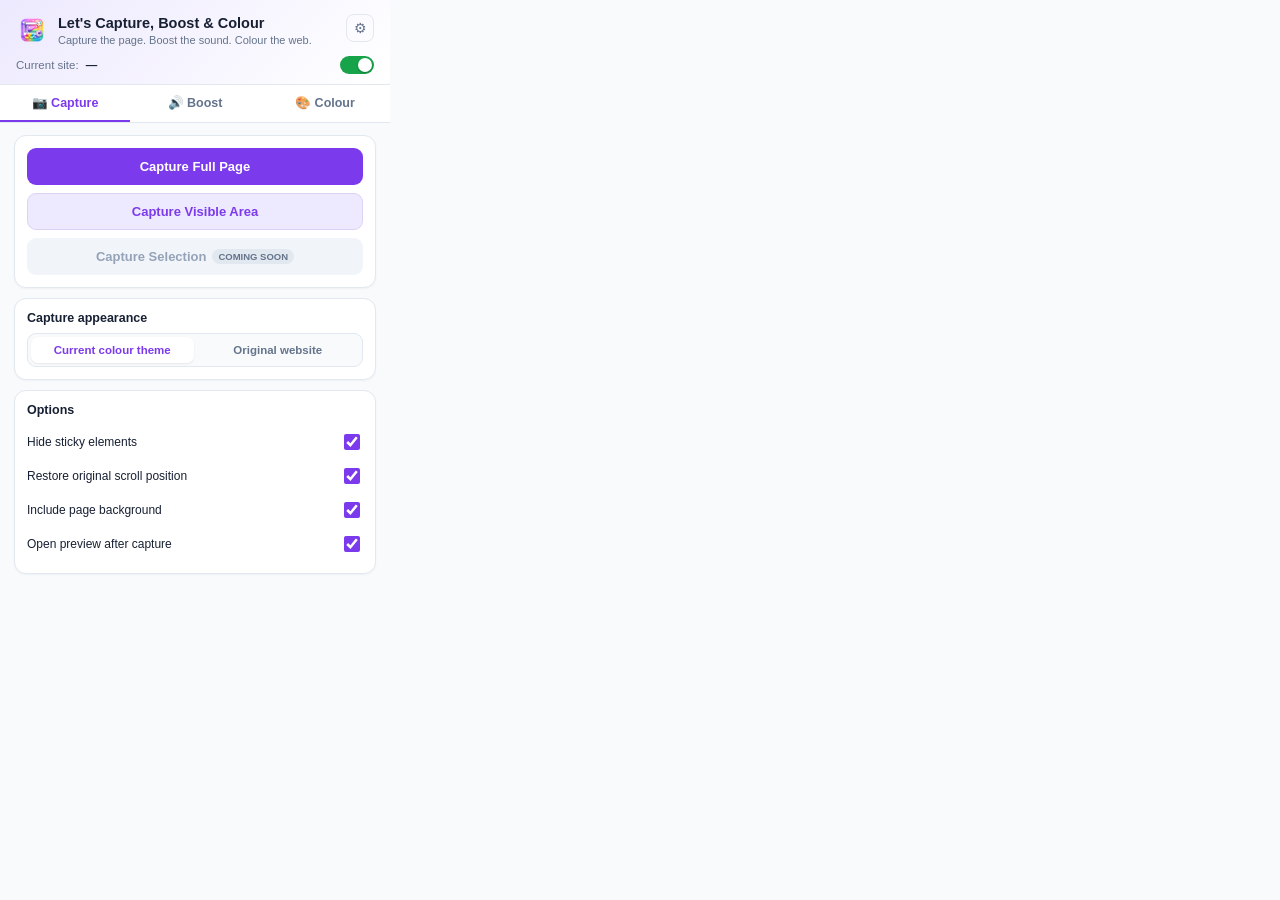
==== lets-capture-boost-colour/popup/popup.html @ 8c98a6e0 "Build capture boost colour extension" ====
<!DOCTYPE html>
<html lang="en">
<head>
<meta charset="UTF-8">
<title>Let's Capture, Boost &amp; Colour</title>
<link rel="stylesheet" href="popup.css">
</head>
<body>
<div class="app" role="application">

  <header class="header">
    <div class="header-top">
      <img class="header-icon" src="../assets/icon32.png" alt="">
      <div class="header-titles">
        <h1 class="header-name">Let's Capture, Boost &amp; Colour</h1>
        <p class="header-tagline">Capture the page. Boost the sound. Colour the web.</p>
      </div>
      <button id="settingsBtn" class="icon-btn" title="Settings" aria-label="Settings">⚙</button>
    </div>
    <div class="header-status">
      <div class="site-info">
        <span class="site-label">Current site:</span>
        <span id="siteHostname" class="site-hostname">—</span>
      </div>
      <label class="toggle" aria-label="Extension active">
        <span class="toggle-label">Extension active</span>
        <input type="checkbox" id="extensionToggle" checked>
        <span class="toggle-track" aria-hidden="true"><span class="toggle-thumb"></span></span>
      </label>
    </div>
  </header>

  <div id="unsupportedBanner" class="unsupported-banner" hidden>
    <span id="unsupportedMessage"></span>
  </div>

  <nav class="tabs" role="tablist" aria-label="Main sections">
    <button class="tab" data-tab="capture" role="tab" aria-selected="true" id="tab-capture">📷 Capture</button>
    <button class="tab" data-tab="boost" role="tab" aria-selected="false" id="tab-boost">🔊 Boost</button>
    <button class="tab" data-tab="colour" role="tab" aria-selected="false" id="tab-colour">🎨 Colour</button>
  </nav>

  <main class="panels">

    <!-- ================= CAPTURE ================= -->
    <section class="panel" id="panel-capture" role="tabpanel" aria-labelledby="tab-capture">

      <div class="card">
        <button id="captureFullPageBtn" class="btn btn-primary btn-block">Capture Full Page</button>
        <button id="captureVisibleBtn" class="btn btn-secondary btn-block">Capture Visible Area</button>
        <button id="captureSelectionBtn" class="btn btn-disabled btn-block" disabled>
          Capture Selection <span class="badge">Coming soon</span>
        </button>
      </div>

      <div class="card">
        <h2 class="card-title">Capture appearance</h2>
        <div class="segmented" id="appearanceSegment">
          <button class="segment-btn active" data-value="current-theme">Current colour theme</button>
          <button class="segment-btn" data-value="original">Original website</button>
        </div>
      </div>

      <div class="card">
        <h2 class="card-title">Options</h2>
        <label class="option-row">
          <span>Hide sticky elements</span>
          <input type="checkbox" id="optHideSticky" checked>
        </label>
        <label class="option-row">
          <span>Restore original scroll position</span>
          <input type="checkbox" id="optRestoreScroll" checked>
        </label>
        <label class="option-row">
          <span>Include page background</span>
          <input type="checkbox" id="optIncludeBackground" checked>
        </label>
        <label class="option-row">
          <span>Open preview after capture</span>
          <input type="checkbox" id="optOpenPreview" checked>
        </label>
      </div>

      <div class="card" id="progressCard" hidden>
        <div class="progress-bar"><div class="progress-fill" id="progressFill"></div></div>
        <p class="status-text" id="progressText" role="status" aria-live="polite"></p>
      </div>

      <div class="card status-card" id="captureStatusCard" hidden>
        <p class="status-text" id="captureStatusText" role="status" aria-live="polite"></p>
      </div>

      <div class="card" id="recentCaptureCard" hidden>
        <h2 class="card-title">Recent capture</h2>
        <p class="muted-text" id="recentCaptureInfo"></p>
        <button class="btn btn-ghost btn-block" id="openRecentCaptureBtn">Open in preview</button>
      </div>
    </section>

    <!-- ================= BOOST ================= -->
    <section class="panel hidden" id="panel-boost" role="tabpanel" aria-labelledby="tab-boost">

      <div class="card">
        <h2 class="card-title">Current tab volume</h2>
        <div class="volume-display" id="volumeDisplay">100%</div>
        <input type="range" id="volumeSlider" min="0" max="300" value="100"
               aria-label="Tab volume percentage" aria-valuemin="0" aria-valuemax="300" aria-valuenow="100">
        <p class="warning-text" id="volumeWarning" hidden>Volume above 200% may distort audio or feel uncomfortable.</p>
      </div>

      <div class="card">
        <h2 class="card-title">Presets</h2>
        <div class="preset-grid">
          <button class="btn btn-preset" data-volume="100">100%</button>
          <button class="btn btn-preset" data-volume="125">125%</button>
          <button class="btn btn-preset" data-volume="175">175%</button>
          <button class="btn btn-preset" data-volume="200">200%</button>
          <button class="btn btn-preset" data-volume="300">300%</button>
        </div>
      </div>

      <div class="card two-col">
        <button class="btn btn-secondary" id="muteBtn">Mute Tab</button>
        <button class="btn btn-ghost" id="resetVolumeBtn">Reset</button>
      </div>

      <div class="card status-card">
        <p class="status-text" id="audioStatusText">Scanning for audio…</p>
        <label class="option-row">
          <span>Remember for <span id="rememberSiteHost">this site</span></span>
          <input type="checkbox" id="optRememberVolume">
        </label>
      </div>
    </section>

    <!-- ================= COLOUR ================= -->
    <section class="panel hidden" id="panel-colour" role="tabpanel" aria-labelledby="tab-colour">

      <div class="card">
        <div class="segmented" id="colourModeSegment">
          <button class="segment-btn active" data-value="original">Original</button>
          <button class="segment-btn" data-value="themes">Themes</button>
          <button class="segment-btn" data-value="custom">Custom</button>
        </div>
      </div>

      <div class="card" id="themesBrowser">
        <div class="vibe-picker" aria-label="Quick colour vibes">
          <p class="vibe-title">Pick a vibe. Repaint the web.</p>
          <div class="vibe-grid">
            <button class="vibe-btn" type="button" data-theme-id="amoled-black">
              <span class="vibe-swatch dark"></span>
              Black
            </button>
            <button class="vibe-btn" type="button" data-theme-id="purple">
              <span class="vibe-swatch purple"></span>
              Purple
            </button>
            <button class="vibe-btn" type="button" data-theme-id="pink">
              <span class="vibe-swatch pink"></span>
              Pink
            </button>
            <button class="vibe-btn" type="button" data-theme-id="blue">
              <span class="vibe-swatch blue"></span>
              Blue
            </button>
            <button class="vibe-btn" type="button" data-theme-id="green">
              <span class="vibe-swatch green"></span>
              Green
            </button>
            <button class="vibe-btn" type="button" data-theme-id="orange">
              <span class="vibe-swatch orange"></span>
              Orange
            </button>
          </div>
        </div>
        <input type="search" id="themeSearch" class="text-input" placeholder="Search themes">
        <div class="chip-row" id="categoryChips">
          <button class="chip active" data-category="all">All</button>
          <button class="chip" data-category="dark">Dark</button>
          <button class="chip" data-category="single">Single</button>
          <button class="chip" data-category="combos">Combos</button>
          <button class="chip" data-category="styles">Styles</button>
          <button class="chip" data-category="favourites">Favourites</button>
        </div>
        <div class="theme-grid" id="themeGrid"></div>
        <button class="btn btn-ghost btn-block" id="viewAllThemesBtn">View all themes</button>
      </div>

      <div class="card" id="colourControlsCard">
        <h2 class="card-title">Appearance controls</h2>
        <div class="display-mode-control">
          <div class="control-label">Display mode</div>
          <div class="segmented" id="displayModeSegment">
            <button class="segment-btn active" data-value="light">Light</button>
            <button class="segment-btn" data-value="dark">Dark</button>
            <button class="segment-btn" data-value="amoled">AMOLED</button>
            <button class="segment-btn" data-value="auto">Auto</button>
          </div>
        </div>
        <div class="slider-row">
          <label for="sliderIntensity">Theme intensity</label>
          <input type="range" id="sliderIntensity" min="0" max="100" value="100">
          <span class="slider-value" id="valIntensity">100%</span>
        </div>
        <div class="slider-row">
          <label for="sliderBgBrightness">Background brightness</label>
          <input type="range" id="sliderBgBrightness" min="40" max="140" value="100">
          <span class="slider-value" id="valBgBrightness">100%</span>
        </div>
        <div class="slider-row">
          <label for="sliderTextContrast">Text contrast</label>
          <input type="range" id="sliderTextContrast" min="70" max="150" value="100">
          <span class="slider-value" id="valTextContrast">100%</span>
        </div>
        <div class="slider-row">
          <label for="sliderImgBrightness">Media brightness</label>
          <input type="range" id="sliderImgBrightness" min="100" max="100" value="100" disabled>
          <span class="slider-value" id="valImgBrightness">100%</span>
        </div>
        <div class="slider-row">
          <label for="sliderImgSaturation">Media saturation</label>
          <input type="range" id="sliderImgSaturation" min="100" max="100" value="100" disabled>
          <span class="slider-value" id="valImgSaturation">100%</span>
        </div>
        <label class="option-row">
          <span>Protect images and videos</span>
          <input type="checkbox" id="optKeepMedia" checked disabled>
        </label>
      </div>

      <div class="card">
        <label class="option-row">
          <span>Remember theme for <span id="colourSiteHost">this site</span></span>
          <input type="checkbox" id="optRememberTheme">
        </label>
        <label class="option-row">
          <span>Apply theme to every website</span>
          <input type="checkbox" id="optApplyAllSites">
        </label>
        <label class="option-row">
          <span>Disable colour changes on this website</span>
          <input type="checkbox" id="optDisableSite">
        </label>
        <button class="btn btn-ghost btn-block" id="resetSiteThemeBtn">Reset website</button>
      </div>

      <div class="card hidden" id="customThemeCard">
        <h2 class="card-title">Custom theme creator</h2>
        <input type="text" id="customThemeName" class="text-input" placeholder="Custom theme name">
        <div class="colour-grid">
          <label>Main <input type="color" id="customMain" value="#7C3AED"></label>
          <label>Secondary <input type="color" id="customSecondary" value="#EC4899"></label>
          <label>Background <input type="color" id="customBackground" value="#F8FAFC"></label>
          <label>Surface <input type="color" id="customSurface" value="#FFFFFF"></label>
          <label>Text <input type="color" id="customText" value="#172033"></label>
          <label>Muted text <input type="color" id="customMuted" value="#64748B"></label>
          <label>Accent <input type="color" id="customAccent" value="#7C3AED"></label>
          <label>Border <input type="color" id="customBorder" value="#E2E8F0"></label>
          <label>Button text <input type="color" id="customButtonText" value="#FFFFFF"></label>
          <label>Link <input type="color" id="customLink" value="#2563EB"></label>
        </div>
        <div class="custom-preview" id="customPreview">Live preview</div>
        <button class="btn btn-secondary btn-block" id="generatePaletteBtn">Generate matching palette</button>
        <div class="two-col">
          <button class="btn btn-primary" id="saveCustomThemeBtn">Save theme</button>
          <button class="btn btn-ghost" id="duplicateCustomThemeBtn">Duplicate</button>
        </div>
        <div class="two-col">
          <button class="btn btn-ghost" id="exportCustomThemeBtn">Export JSON</button>
          <button class="btn btn-ghost" id="importCustomThemeBtn">Import JSON</button>
        </div>
        <input type="file" id="importFileInput" accept="application/json" hidden>
        <div class="theme-grid" id="customThemeGrid"></div>
      </div>

      <div class="card status-card">
        <p class="status-text" id="colourStatusText">Original website colours are showing.</p>
      </div>
    </section>

  </main>
</div>
<script src="../utilities.js"></script>
<script src="../storage-manager.js"></script>
<script src="../theme-engine.js"></script>
<script src="popup.js"></script>
</body>
</html>
---- lets-capture-boost-colour/popup/popup.css ----
:root {
  --primary: #7C3AED;
  --primary-light: #EDE9FE;
  --blue: #2563EB;
  --pink: #EC4899;
  --mint: #10B981;
  --orange: #F59E0B;
  --bg: #F8FAFC;
  --surface: #FFFFFF;
  --text: #172033;
  --muted: #64748B;
  --border: #E2E8F0;
  --success: #16A34A;
  --warning: #D97706;
  --error: #DC2626;
  color-scheme: light;
}

* { box-sizing: border-box; }

body {
  margin: 0;
  width: 390px;
  max-height: 600px;
  font-family: -apple-system, "Segoe UI", Roboto, Helvetica, Arial, sans-serif;
  background: var(--bg);
  color: var(--text);
  font-size: 13px;
}

.app {
  display: flex;
  flex-direction: column;
  max-height: 600px;
}

button {
  font-family: inherit;
  cursor: pointer;
}

button:focus-visible,
input:focus-visible {
  outline: 2px solid var(--primary);
  outline-offset: 2px;
}

/* ---------- Header ---------- */
.header {
  background: linear-gradient(135deg, var(--primary-light), #FFFFFF);
  padding: 14px 16px 10px;
  border-bottom: 1px solid var(--border);
}

.header-top {
  display: flex;
  align-items: flex-start;
  gap: 10px;
}

.header-icon {
  width: 32px;
  height: 32px;
  border-radius: 8px;
  flex-shrink: 0;
}

.header-titles { flex: 1; min-width: 0; }

.header-name {
  margin: 0;
  font-size: 14.5px;
  font-weight: 700;
  color: var(--text);
  line-height: 1.25;
}

.header-tagline {
  margin: 2px 0 0;
  font-size: 11px;
  color: var(--muted);
}

.icon-btn {
  background: transparent;
  border: 1px solid var(--border);
  border-radius: 8px;
  width: 28px;
  height: 28px;
  font-size: 14px;
  color: var(--muted);
  display: flex;
  align-items: center;
  justify-content: center;
  transition: background 0.15s ease;
}
.icon-btn:hover { background: var(--surface); }

.header-status {
  display: flex;
  align-items: center;
  justify-content: space-between;
  margin-top: 10px;
}

.site-info { font-size: 11.5px; }
.site-label { color: var(--muted); margin-right: 4px; }
.site-hostname { font-weight: 600; color: var(--text); }

.toggle {
  display: flex;
  align-items: center;
  gap: 6px;
  cursor: pointer;
  font-size: 11px;
  color: var(--muted);
}
.toggle input { position: absolute; opacity: 0; width: 0; height: 0; }
.toggle-track {
  width: 34px;
  height: 18px;
  background: var(--border);
  border-radius: 999px;
  position: relative;
  transition: background 0.15s ease;
  flex-shrink: 0;
}
.toggle-thumb {
  position: absolute;
  top: 2px; left: 2px;
  width: 14px; height: 14px;
  background: #fff;
  border-radius: 50%;
  transition: transform 0.15s ease;
  box-shadow: 0 1px 2px rgba(0,0,0,0.25);
}
.toggle input:checked + .toggle-track { background: var(--success); }
.toggle input:checked + .toggle-track .toggle-thumb { transform: translateX(16px); }
.toggle-label { display: none; }

/* ---------- Unsupported banner ---------- */
.unsupported-banner {
  background: #FEF3C7;
  color: #92400E;
  font-size: 12px;
  padding: 8px 16px;
  border-bottom: 1px solid #FDE68A;
}

/* ---------- Tabs ---------- */
.tabs {
  display: flex;
  border-bottom: 1px solid var(--border);
  background: var(--surface);
}
.tab {
  flex: 1;
  padding: 10px 0;
  background: transparent;
  border: none;
  border-bottom: 2px solid transparent;
  font-size: 12.5px;
  font-weight: 600;
  color: var(--muted);
  transition: color 0.15s ease, border-color 0.15s ease;
}
.tab[aria-selected="true"] {
  color: var(--primary);
  border-bottom-color: var(--primary);
}
.tab:hover { color: var(--text); }

/* ---------- Panels ---------- */
.panels {
  flex: 1;
  overflow-y: auto;
  padding: 12px 14px 16px;
}
.panel.hidden { display: none; }

.card {
  background: var(--surface);
  border: 1px solid var(--border);
  border-radius: 12px;
  padding: 12px;
  margin-bottom: 10px;
  box-shadow: 0 1px 2px rgba(15, 23, 42, 0.04);
}

.card-title {
  font-size: 12.5px;
  font-weight: 700;
  margin: 0 0 8px;
  color: var(--text);
}

.muted-text { color: var(--muted); font-size: 11.5px; margin: 4px 0; }

/* ---------- Buttons ---------- */
.btn {
  border: 1px solid transparent;
  border-radius: 9px;
  padding: 10px 14px;
  font-size: 13px;
  font-weight: 600;
  transition: background-color 0.12s ease, border-color 0.12s ease, transform 0.05s ease;
}
.btn:active { transform: scale(0.98); }
.btn-block { width: 100%; display: block; margin-bottom: 8px; }
.btn-block:last-child { margin-bottom: 0; }

.btn-primary {
  background: var(--primary);
  color: #fff;
}
.btn-primary:hover { background: #6F43E8; }

.btn-secondary {
  background: var(--primary-light);
  color: var(--primary);
  border-color: #DDD2F3;
}
.btn-secondary:hover {
  background: #EADDFF;
  border-color: #CBB8F3;
}

.btn-ghost {
  background: transparent;
  color: var(--text);
  border-color: var(--border);
}
.btn-ghost:hover { background: var(--bg); }

.btn-disabled {
  background: #F1F5F9;
  color: #94A3B8;
  cursor: not-allowed;
  display: flex;
  align-items: center;
  justify-content: center;
  gap: 6px;
}

.badge {
  background: #E2E8F0;
  color: #64748B;
  font-size: 9.5px;
  font-weight: 700;
  text-transform: uppercase;
  padding: 2px 6px;
  border-radius: 999px;
}

.btn-preset {
  background: var(--surface);
  border: 1px solid var(--border);
  color: var(--text);
}
.btn-preset:hover { border-color: var(--primary); color: var(--primary); }
.btn-preset.active {
  background: var(--primary);
  color: #fff;
  border-color: var(--primary);
}

.preset-grid {
  display: grid;
  grid-template-columns: repeat(3, 1fr);
  gap: 6px;
}
.preset-grid .btn:nth-child(4), .preset-grid .btn:nth-child(5) {
  grid-column: span 1;
}

.two-col {
  display: grid;
  grid-template-columns: 1fr 1fr;
  gap: 8px;
}

/* ---------- Segmented control ---------- */
.segmented {
  display: flex;
  background: var(--bg);
  border: 1px solid var(--border);
  border-radius: 9px;
  padding: 3px;
  gap: 3px;
}
.segment-btn {
  flex: 1;
  border: none;
  background: transparent;
  padding: 7px 6px;
  border-radius: 7px;
  font-size: 11.5px;
  font-weight: 600;
  color: var(--muted);
}
.segment-btn.active {
  background: var(--surface);
  color: var(--primary);
  box-shadow: 0 1px 2px rgba(15,23,42,0.08);
}

.display-mode-control {
  margin-bottom: 12px;
}

.control-label {
  margin-bottom: 5px;
  color: var(--text);
  font-size: 11.5px;
  font-weight: 700;
}

/* ---------- Options ---------- */
.option-row {
  display: flex;
  align-items: center;
  justify-content: space-between;
  padding: 6px 0;
  font-size: 12px;
  cursor: pointer;
}
.option-row input[type="checkbox"] {
  width: 16px;
  height: 16px;
  accent-color: var(--primary);
}

/* ---------- Progress ---------- */
.progress-bar {
  height: 8px;
  background: var(--border);
  border-radius: 999px;
  overflow: hidden;
  margin-bottom: 6px;
}
.progress-fill {
  height: 100%;
  background: var(--primary);
  width: 0%;
  transition: width 0.2s ease;
}
.status-text { margin: 0; font-size: 11.5px; color: var(--muted); }
.status-card .status-text { color: var(--text); }
.warning-text {
  margin: 6px 0 0;
  font-size: 11px;
  color: var(--warning);
}

/* ---------- Volume ---------- */
.volume-display {
  font-size: 26px;
  font-weight: 700;
  color: var(--primary);
  text-align: center;
  margin-bottom: 8px;
}
input[type="range"] {
  width: 100%;
  accent-color: var(--primary);
}

/* ---------- Colour tab ---------- */
.vibe-picker {
  margin-bottom: 12px;
  padding-bottom: 10px;
  border-bottom: 1px solid var(--border);
}

.vibe-title {
  margin: 0 0 9px;
  color: var(--text);
  font-size: 12px;
  font-weight: 700;
  text-align: center;
}

.vibe-grid {
  display: grid;
  grid-template-columns: repeat(3, 1fr);
  gap: 8px;
}

.vibe-btn {
  display: grid;
  gap: 5px;
  place-items: center;
  min-width: 0;
  border: 1px solid var(--border);
  border-radius: 10px;
  background: #fff;
  color: var(--text);
  padding: 7px 5px;
  font-size: 11px;
  font-weight: 700;
  transition: border-color 0.12s ease, box-shadow 0.12s ease, transform 0.05s ease;
}

.vibe-btn:hover,
.vibe-btn.active {
  border-color: var(--primary);
  box-shadow: 0 0 0 2px var(--primary-light);
}

.vibe-btn:active {
  transform: scale(0.98);
}

.vibe-swatch {
  width: 48px;
  height: 28px;
  border-radius: 7px;
  border: 1px solid rgba(15, 23, 42, 0.12);
  box-shadow: inset 0 1px 0 rgba(255, 255, 255, 0.22);
}

.vibe-swatch.dark { background: linear-gradient(135deg, #111111, #292733); }
.vibe-swatch.purple { background: linear-gradient(135deg, #7C3AED, #EC4899); }
.vibe-swatch.pink { background: linear-gradient(135deg, #F472B6, #F9A8D4); }
.vibe-swatch.blue { background: linear-gradient(135deg, #2563EB, #60A5FA); }
.vibe-swatch.green { background: linear-gradient(135deg, #10B981, #6EE7B7); }
.vibe-swatch.orange { background: linear-gradient(135deg, #F59E0B, #FB7185); }

.text-input {
  width: 100%;
  padding: 8px 10px;
  border: 1px solid var(--border);
  border-radius: 8px;
  font-size: 12.5px;
  margin-bottom: 8px;
  background: var(--surface);
  color: var(--text);
}

.chip-row {
  display: flex;
  gap: 6px;
  overflow-x: auto;
  padding-bottom: 8px;
  margin-bottom: 4px;
}
.chip {
  flex-shrink: 0;
  border: 1px solid var(--border);
  background: var(--surface);
  color: var(--muted);
  border-radius: 999px;
  padding: 5px 11px;
  font-size: 11px;
  font-weight: 600;
}
.chip.active {
  background: var(--primary);
  border-color: var(--primary);
  color: #fff;
}

.theme-grid {
  display: grid;
  grid-template-columns: 1fr 1fr;
  gap: 8px;
  max-height: 260px;
  overflow-y: auto;
  margin-bottom: 8px;
}

.theme-card {
  border: 1px solid var(--border);
  border-radius: 10px;
  padding: 8px;
  cursor: pointer;
  position: relative;
  transition: border-color 0.12s ease, box-shadow 0.12s ease;
  background: var(--surface);
}
.theme-card:hover { border-color: var(--primary); }
.theme-card.selected {
  border-color: var(--primary);
  box-shadow: 0 0 0 2px var(--primary-light);
}
.theme-card .swatches {
  display: flex;
  gap: 3px;
  margin-bottom: 6px;
}
.theme-card .swatch {
  width: 14px; height: 14px;
  border-radius: 50%;
  border: 1px solid rgba(0,0,0,0.08);
}
.theme-card .theme-preview {
  height: 26px;
  border-radius: 6px;
  margin-bottom: 6px;
  border: 1px solid var(--border);
}
.theme-card .theme-name {
  font-size: 11px;
  font-weight: 600;
  display: flex;
  align-items: center;
  justify-content: space-between;
  gap: 4px;
}
.theme-card .fav-star {
  background: none;
  border: none;
  font-size: 13px;
  color: #CBD5E1;
  padding: 0;
  line-height: 1;
}
.theme-card .fav-star.active { color: var(--orange); }
.theme-card .check-mark {
  position: absolute;
  top: 6px;
  right: 6px;
  color: var(--primary);
  font-size: 13px;
  font-weight: 900;
}

.custom-theme-item {
  display: grid;
  gap: 6px;
}

.theme-card-actions {
  display: grid;
  grid-template-columns: repeat(3, 1fr);
  gap: 4px;
}

.mini-btn {
  min-width: 0;
  border: 1px solid var(--border);
  border-radius: 7px;
  background: var(--surface);
  color: var(--muted);
  padding: 5px 4px;
  font-size: 10.5px;
  font-weight: 700;
}

.mini-btn:hover {
  border-color: var(--primary);
  color: var(--primary);
}

.mini-btn.danger:hover {
  border-color: var(--error);
  color: var(--error);
}

.slider-row {
  display: grid;
  grid-template-columns: 1fr;
  margin-bottom: 10px;
  font-size: 11.5px;
}
.slider-row label { margin-bottom: 3px; color: var(--text); font-weight: 600; }
.slider-row .slider-value {
  align-self: flex-end;
  color: var(--muted);
  font-size: 11px;
  margin-top: 2px;
}

.colour-grid {
  display: grid;
  grid-template-columns: 1fr 1fr;
  gap: 8px;
  margin-bottom: 10px;
}
.colour-grid label {
  font-size: 10.5px;
  color: var(--muted);
  display: flex;
  flex-direction: column;
  gap: 3px;
}
.colour-grid input[type="color"] {
  width: 100%;
  height: 28px;
  border: 1px solid var(--border);
  border-radius: 6px;
  padding: 2px;
  background: var(--surface);
}

.custom-preview {
  border: 1px solid var(--border);
  border-radius: 8px;
  padding: 14px;
  text-align: center;
  font-weight: 700;
  margin-bottom: 10px;
}

.hidden { display: none !important; }

@media (prefers-reduced-motion: reduce) {
  * { transition: none !important; }
}
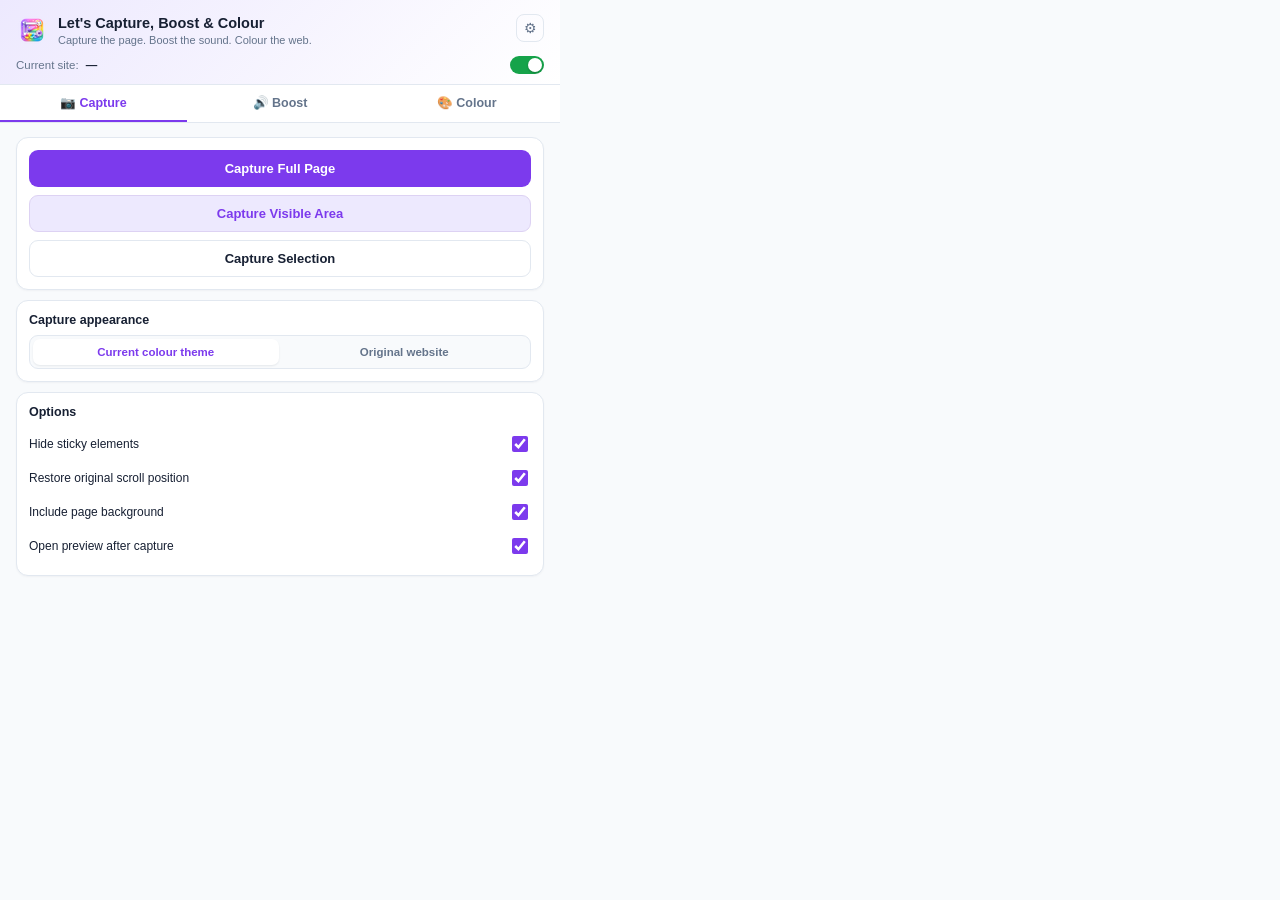
==== commit e39cf443: "Improve capture retakes and dark colour themes" ====
--- a/lets-capture-boost-colour/popup/popup.html
+++ b/lets-capture-boost-colour/popup/popup.html
@@ -48,9 +48,7 @@
       <div class="card">
         <button id="captureFullPageBtn" class="btn btn-primary btn-block">Capture Full Page</button>
         <button id="captureVisibleBtn" class="btn btn-secondary btn-block">Capture Visible Area</button>
-        <button id="captureSelectionBtn" class="btn btn-disabled btn-block" disabled>
-          Capture Selection <span class="badge">Coming soon</span>
-        </button>
+        <button id="captureSelectionBtn" class="btn btn-ghost btn-block">Capture Selection</button>
       </div>
 
       <div class="card">
@@ -141,6 +139,18 @@
           <button class="segment-btn active" data-value="original">Original</button>
           <button class="segment-btn" data-value="themes">Themes</button>
           <button class="segment-btn" data-value="custom">Custom</button>
+        </div>
+      </div>
+
+      <div class="card">
+        <div class="display-mode-control">
+          <div class="control-label">Display mode</div>
+          <div class="segmented" id="displayModeSegment">
+            <button class="segment-btn active" data-value="light">Light</button>
+            <button class="segment-btn" data-value="dark">Dark</button>
+            <button class="segment-btn" data-value="amoled">AMOLED</button>
+            <button class="segment-btn" data-value="auto">Auto</button>
+          </div>
         </div>
       </div>
 
@@ -189,15 +199,6 @@
 
       <div class="card" id="colourControlsCard">
         <h2 class="card-title">Appearance controls</h2>
-        <div class="display-mode-control">
-          <div class="control-label">Display mode</div>
-          <div class="segmented" id="displayModeSegment">
-            <button class="segment-btn active" data-value="light">Light</button>
-            <button class="segment-btn" data-value="dark">Dark</button>
-            <button class="segment-btn" data-value="amoled">AMOLED</button>
-            <button class="segment-btn" data-value="auto">Auto</button>
-          </div>
-        </div>
         <div class="slider-row">
           <label for="sliderIntensity">Theme intensity</label>
           <input type="range" id="sliderIntensity" min="0" max="100" value="100">
@@ -284,6 +285,7 @@
 <script src="../utilities.js"></script>
 <script src="../storage-manager.js"></script>
 <script src="../theme-engine.js"></script>
+<script src="../capture-store.js"></script>
 <script src="popup.js"></script>
 </body>
 </html>
--- a/lets-capture-boost-colour/popup/popup.css
+++ b/lets-capture-boost-colour/popup/popup.css
@@ -18,10 +18,17 @@
 
 * { box-sizing: border-box; }
 
+html {
+  width: 560px;
+  height: min(760px, 100vh);
+  overflow: hidden;
+}
+
 body {
   margin: 0;
-  width: 390px;
-  max-height: 600px;
+  width: 560px;
+  height: min(760px, 100vh);
+  overflow: hidden;
   font-family: -apple-system, "Segoe UI", Roboto, Helvetica, Arial, sans-serif;
   background: var(--bg);
   color: var(--text);
@@ -31,7 +38,8 @@
 .app {
   display: flex;
   flex-direction: column;
-  max-height: 600px;
+  height: 100%;
+  min-height: 0;
 }
 
 button {
@@ -174,7 +182,10 @@
 .panels {
   flex: 1;
   overflow-y: auto;
-  padding: 12px 14px 16px;
+  min-height: 0;
+  padding: 14px 16px 18px;
+  scrollbar-width: thin;
+  scrollbar-color: #CBD5E1 transparent;
 }
 .panel.hidden { display: none; }
 
@@ -305,7 +316,7 @@
 }
 
 .display-mode-control {
-  margin-bottom: 12px;
+  margin-bottom: 0;
 }
 
 .control-label {
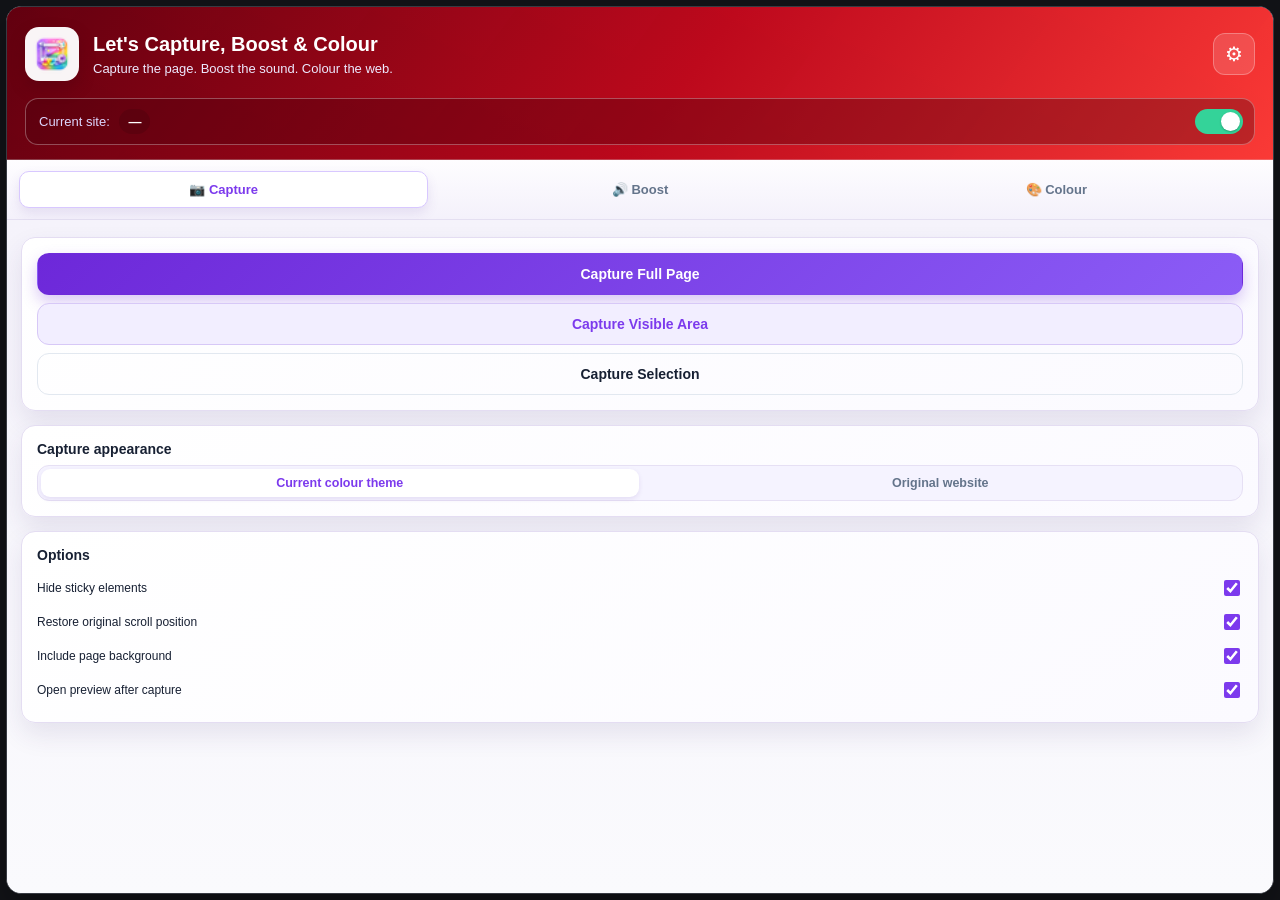
==== commit 176a7b91: "Fix side panel tools and selection capture" ====
--- a/lets-capture-boost-colour/popup/popup.html
+++ b/lets-capture-boost-colour/popup/popup.html
@@ -198,52 +198,64 @@
       </div>
 
       <div class="card" id="colourControlsCard">
-        <h2 class="card-title">Appearance controls</h2>
-        <div class="slider-row">
+        <div class="setting-section-heading">
+          <span class="setting-icon" aria-hidden="true">☷</span>
+          <h2 class="card-title">Appearance controls</h2>
+        </div>
+        <div class="slider-row">
+          <span class="setting-icon" aria-hidden="true">◒</span>
           <label for="sliderIntensity">Theme intensity</label>
           <input type="range" id="sliderIntensity" min="0" max="100" value="100">
           <span class="slider-value" id="valIntensity">100%</span>
         </div>
         <div class="slider-row">
+          <span class="setting-icon" aria-hidden="true">☼</span>
           <label for="sliderBgBrightness">Background brightness</label>
           <input type="range" id="sliderBgBrightness" min="40" max="140" value="100">
           <span class="slider-value" id="valBgBrightness">100%</span>
         </div>
         <div class="slider-row">
+          <span class="setting-icon setting-icon-letter" aria-hidden="true">T</span>
           <label for="sliderTextContrast">Text contrast</label>
           <input type="range" id="sliderTextContrast" min="70" max="150" value="100">
           <span class="slider-value" id="valTextContrast">100%</span>
         </div>
         <div class="slider-row">
+          <span class="setting-icon" aria-hidden="true">▧</span>
           <label for="sliderImgBrightness">Media brightness</label>
           <input type="range" id="sliderImgBrightness" min="100" max="100" value="100" disabled>
           <span class="slider-value" id="valImgBrightness">100%</span>
         </div>
         <div class="slider-row">
+          <span class="setting-icon" aria-hidden="true">◐</span>
           <label for="sliderImgSaturation">Media saturation</label>
           <input type="range" id="sliderImgSaturation" min="100" max="100" value="100" disabled>
           <span class="slider-value" id="valImgSaturation">100%</span>
         </div>
-        <label class="option-row">
+        <label class="option-row colour-setting-row">
+          <span class="setting-icon" aria-hidden="true">◆</span>
           <span>Protect images and videos</span>
           <input type="checkbox" id="optKeepMedia" checked disabled>
         </label>
       </div>
 
-      <div class="card">
-        <label class="option-row">
+      <div class="card website-settings-card">
+        <label class="option-row colour-setting-row">
+          <span class="setting-icon" aria-hidden="true">⚙</span>
           <span>Remember theme for <span id="colourSiteHost">this site</span></span>
           <input type="checkbox" id="optRememberTheme">
         </label>
-        <label class="option-row">
+        <label class="option-row colour-setting-row">
+          <span class="setting-icon" aria-hidden="true">◎</span>
           <span>Apply theme to every website</span>
           <input type="checkbox" id="optApplyAllSites">
         </label>
-        <label class="option-row">
+        <label class="option-row colour-setting-row">
+          <span class="setting-icon" aria-hidden="true">⊘</span>
           <span>Disable colour changes on this website</span>
           <input type="checkbox" id="optDisableSite">
         </label>
-        <button class="btn btn-ghost btn-block" id="resetSiteThemeBtn">Reset website</button>
+        <button class="btn btn-ghost btn-block" id="resetSiteThemeBtn"><span aria-hidden="true">↻</span> Reset website</button>
       </div>
 
       <div class="card hidden" id="customThemeCard">
@@ -275,7 +287,8 @@
         <div class="theme-grid" id="customThemeGrid"></div>
       </div>
 
-      <div class="card status-card">
+      <div class="card status-card colour-status-card">
+        <span class="setting-icon setting-icon-solid" aria-hidden="true">i</span>
         <p class="status-text" id="colourStatusText">Original website colours are showing.</p>
       </div>
     </section>
--- a/lets-capture-boost-colour/popup/popup.css
+++ b/lets-capture-boost-colour/popup/popup.css
@@ -13,24 +13,29 @@
   --success: #16A34A;
   --warning: #D97706;
   --error: #DC2626;
+  --surface-tint: #F6F3FF;
+  --panel-shadow: 0 12px 26px rgba(57, 43, 112, 0.1);
   color-scheme: light;
 }
 
 * { box-sizing: border-box; }
 
 html {
-  width: 560px;
-  height: min(760px, 100vh);
+  width: 100%;
+  min-width: 320px;
+  height: 100%;
   overflow: hidden;
 }
 
 body {
   margin: 0;
-  width: 560px;
-  height: min(760px, 100vh);
+  padding: 6px;
+  width: 100%;
+  min-width: 320px;
+  height: 100%;
   overflow: hidden;
   font-family: -apple-system, "Segoe UI", Roboto, Helvetica, Arial, sans-serif;
-  background: var(--bg);
+  background: #121317;
   color: var(--text);
   font-size: 13px;
 }
@@ -40,6 +45,11 @@
   flex-direction: column;
   height: 100%;
   min-height: 0;
+  overflow: hidden;
+  border: 1px solid #383B43;
+  border-radius: 15px;
+  background: #F7F6FC;
+  box-shadow: 0 16px 32px rgba(0, 0, 0, 0.3);
 }
 
 button {
@@ -55,65 +65,86 @@
 
 /* ---------- Header ---------- */
 .header {
-  background: linear-gradient(135deg, var(--primary-light), #FFFFFF);
-  padding: 14px 16px 10px;
-  border-bottom: 1px solid var(--border);
+  background:
+    linear-gradient(126deg, rgba(96, 0, 15, 0.94) 0%, rgba(189, 8, 28, 0.96) 53%, rgba(252, 60, 55, 0.95) 100%),
+    linear-gradient(25deg, #5F0010, #F51F32);
+  padding: 20px 18px 14px;
+  border-bottom: 1px solid rgba(255, 255, 255, 0.24);
+  box-shadow: 0 7px 18px rgba(99, 0, 14, 0.26);
 }
 
 .header-top {
   display: flex;
-  align-items: flex-start;
-  gap: 10px;
+  align-items: center;
+  gap: 14px;
 }
 
 .header-icon {
-  width: 32px;
-  height: 32px;
-  border-radius: 8px;
+  width: 54px;
+  height: 54px;
+  border-radius: 14px;
   flex-shrink: 0;
+  background: rgba(255, 255, 255, 0.96);
+  padding: 5px;
+  box-shadow: 0 7px 16px rgba(73, 0, 12, 0.3);
 }
 
 .header-titles { flex: 1; min-width: 0; }
 
 .header-name {
   margin: 0;
-  font-size: 14.5px;
-  font-weight: 700;
-  color: var(--text);
+  font-size: 20px;
+  font-weight: 700;
+  color: #FFFFFF;
   line-height: 1.25;
 }
 
 .header-tagline {
-  margin: 2px 0 0;
-  font-size: 11px;
-  color: var(--muted);
+  margin: 4px 0 0;
+  font-size: 13px;
+  color: #EDE9FE;
 }
 
 .icon-btn {
-  background: transparent;
-  border: 1px solid var(--border);
-  border-radius: 8px;
-  width: 28px;
-  height: 28px;
-  font-size: 14px;
-  color: var(--muted);
+  background: rgba(255, 255, 255, 0.14);
+  border: 1px solid rgba(255, 255, 255, 0.28);
+  border-radius: 12px;
+  width: 42px;
+  height: 42px;
+  font-size: 20px;
+  color: #FFFFFF;
   display: flex;
   align-items: center;
   justify-content: center;
-  transition: background 0.15s ease;
-}
-.icon-btn:hover { background: var(--surface); }
+  transition: background 0.15s ease, transform 0.15s ease;
+}
+.icon-btn:hover {
+  background: rgba(255, 255, 255, 0.24);
+  transform: translateY(-1px);
+}
 
 .header-status {
   display: flex;
   align-items: center;
   justify-content: space-between;
-  margin-top: 10px;
-}
-
-.site-info { font-size: 11.5px; }
-.site-label { color: var(--muted); margin-right: 4px; }
-.site-hostname { font-weight: 600; color: var(--text); }
+  margin-top: 17px;
+  padding: 10px 11px 10px 13px;
+  background: rgba(71, 0, 12, 0.34);
+  border: 1px solid rgba(255, 255, 255, 0.3);
+  border-radius: 13px;
+}
+
+.site-info { font-size: 13px; }
+.site-label { color: #DDD6FE; margin-right: 4px; }
+.site-hostname {
+  display: inline-block;
+  padding: 5px 9px;
+  margin-left: 2px;
+  border-radius: 999px;
+  background: rgba(74, 0, 12, 0.36);
+  font-weight: 700;
+  color: #FFFFFF;
+}
 
 .toggle {
   display: flex;
@@ -121,13 +152,13 @@
   gap: 6px;
   cursor: pointer;
   font-size: 11px;
-  color: var(--muted);
+  color: #EDE9FE;
 }
 .toggle input { position: absolute; opacity: 0; width: 0; height: 0; }
 .toggle-track {
-  width: 34px;
-  height: 18px;
-  background: var(--border);
+  width: 48px;
+  height: 25px;
+  background: rgba(255, 255, 255, 0.3);
   border-radius: 999px;
   position: relative;
   transition: background 0.15s ease;
@@ -135,15 +166,15 @@
 }
 .toggle-thumb {
   position: absolute;
-  top: 2px; left: 2px;
-  width: 14px; height: 14px;
+  top: 3px; left: 3px;
+  width: 19px; height: 19px;
   background: #fff;
   border-radius: 50%;
   transition: transform 0.15s ease;
   box-shadow: 0 1px 2px rgba(0,0,0,0.25);
 }
-.toggle input:checked + .toggle-track { background: var(--success); }
-.toggle input:checked + .toggle-track .toggle-thumb { transform: translateX(16px); }
+.toggle input:checked + .toggle-track { background: #34D399; }
+.toggle input:checked + .toggle-track .toggle-thumb { transform: translateX(23px); }
 .toggle-label { display: none; }
 
 /* ---------- Unsupported banner ---------- */
@@ -158,48 +189,56 @@
 /* ---------- Tabs ---------- */
 .tabs {
   display: flex;
-  border-bottom: 1px solid var(--border);
-  background: var(--surface);
+  gap: 7px;
+  padding: 11px 12px;
+  border-bottom: 1px solid #E4DFF1;
+  background: linear-gradient(180deg, #FEFDFF, #F4F1FB);
 }
 .tab {
   flex: 1;
-  padding: 10px 0;
+  padding: 10px 5px;
   background: transparent;
-  border: none;
-  border-bottom: 2px solid transparent;
-  font-size: 12.5px;
+  border: 1px solid transparent;
+  border-radius: 10px;
+  font-size: 13px;
   font-weight: 600;
   color: var(--muted);
-  transition: color 0.15s ease, border-color 0.15s ease;
+  transition: color 0.15s ease, border-color 0.15s ease, background 0.15s ease, box-shadow 0.15s ease;
 }
 .tab[aria-selected="true"] {
   color: var(--primary);
-  border-bottom-color: var(--primary);
-}
-.tab:hover { color: var(--text); }
+  border-color: #D8C8FF;
+  background: #FFFFFF;
+  box-shadow: 0 5px 12px rgba(96, 67, 162, 0.12);
+}
+.tab:hover { color: var(--text); background: #F8F7FF; }
 
 /* ---------- Panels ---------- */
 .panels {
   flex: 1;
   overflow-y: auto;
   min-height: 0;
-  padding: 14px 16px 18px;
+  padding: 17px 14px 24px;
+  background: linear-gradient(180deg, #F5F3FB 0%, #FAFAFD 100%);
   scrollbar-width: thin;
-  scrollbar-color: #CBD5E1 transparent;
-}
+  scrollbar-color: #B9A7E9 transparent;
+}
+.panels::-webkit-scrollbar { width: 8px; }
+.panels::-webkit-scrollbar-thumb { background: #C4B5FD; border: 2px solid transparent; border-radius: 999px; background-clip: padding-box; }
+.panels::-webkit-scrollbar-track { background: transparent; }
 .panel.hidden { display: none; }
 
 .card {
-  background: var(--surface);
-  border: 1px solid var(--border);
-  border-radius: 12px;
-  padding: 12px;
-  margin-bottom: 10px;
-  box-shadow: 0 1px 2px rgba(15, 23, 42, 0.04);
+  background: linear-gradient(145deg, #FFFFFF, #FBFAFF);
+  border: 1px solid #E4DDF2;
+  border-radius: 14px;
+  padding: 15px;
+  margin-bottom: 14px;
+  box-shadow: var(--panel-shadow);
 }
 
 .card-title {
-  font-size: 12.5px;
+  font-size: 14px;
   font-weight: 700;
   margin: 0 0 8px;
   color: var(--text);
@@ -210,26 +249,27 @@
 /* ---------- Buttons ---------- */
 .btn {
   border: 1px solid transparent;
-  border-radius: 9px;
-  padding: 10px 14px;
-  font-size: 13px;
+  border-radius: 12px;
+  padding: 12px 14px;
+  font-size: 14px;
   font-weight: 600;
-  transition: background-color 0.12s ease, border-color 0.12s ease, transform 0.05s ease;
+  transition: background-color 0.12s ease, border-color 0.12s ease, box-shadow 0.12s ease, transform 0.05s ease;
 }
 .btn:active { transform: scale(0.98); }
 .btn-block { width: 100%; display: block; margin-bottom: 8px; }
 .btn-block:last-child { margin-bottom: 0; }
 
 .btn-primary {
-  background: var(--primary);
+  background: linear-gradient(135deg, #6D28D9, #8B5CF6);
   color: #fff;
-}
-.btn-primary:hover { background: #6F43E8; }
+  box-shadow: 0 7px 15px rgba(109, 40, 217, 0.25);
+}
+.btn-primary:hover { background: linear-gradient(135deg, #5B21B6, #7C3AED); }
 
 .btn-secondary {
-  background: var(--primary-light);
-  color: var(--primary);
-  border-color: #DDD2F3;
+  background: #F2EEFF;
+  color: var(--primary);
+  border-color: #D7C8F7;
 }
 .btn-secondary:hover {
   background: #EADDFF;
@@ -293,9 +333,9 @@
 /* ---------- Segmented control ---------- */
 .segmented {
   display: flex;
-  background: var(--bg);
-  border: 1px solid var(--border);
-  border-radius: 9px;
+  background: #F5F3FF;
+  border: 1px solid #E6E0F4;
+  border-radius: 12px;
   padding: 3px;
   gap: 3px;
 }
@@ -304,15 +344,15 @@
   border: none;
   background: transparent;
   padding: 7px 6px;
-  border-radius: 7px;
-  font-size: 11.5px;
+  border-radius: 9px;
+  font-size: 12.5px;
   font-weight: 600;
   color: var(--muted);
 }
 .segment-btn.active {
-  background: var(--surface);
-  color: var(--primary);
-  box-shadow: 0 1px 2px rgba(15,23,42,0.08);
+  background: #FFFFFF;
+  color: var(--primary);
+  box-shadow: 0 2px 5px rgba(76, 29, 149, 0.1);
 }
 
 .display-mode-control {
@@ -568,18 +608,111 @@
   color: var(--error);
 }
 
+.setting-section-heading {
+  display: flex;
+  align-items: center;
+  gap: 10px;
+  margin-bottom: 12px;
+}
+
+.setting-section-heading .card-title { margin: 0; }
+
+.setting-icon {
+  display: inline-flex;
+  align-items: center;
+  justify-content: center;
+  width: 32px;
+  height: 32px;
+  flex: 0 0 32px;
+  border: 1px solid #E4D8FF;
+  border-radius: 8px;
+  background: linear-gradient(145deg, #F6F0FF, #EEE7FF);
+  color: var(--primary);
+  font-family: Arial, "Segoe UI Symbol", sans-serif;
+  font-size: 17px;
+  font-weight: 700;
+  line-height: 1;
+  box-shadow: 0 3px 8px rgba(109, 40, 217, 0.1);
+}
+
+.setting-icon-letter { font-family: Georgia, serif; }
+
+.setting-icon-solid {
+  border-color: var(--primary);
+  background: linear-gradient(145deg, #8B5CF6, #6D28D9);
+  color: #FFFFFF;
+}
+
 .slider-row {
   display: grid;
-  grid-template-columns: 1fr;
-  margin-bottom: 10px;
+  grid-template-columns: 32px minmax(0, 1fr) auto;
+  grid-template-areas:
+    "icon label value"
+    "icon range range";
+  column-gap: 10px;
+  row-gap: 4px;
+  align-items: center;
+  margin-bottom: 12px;
   font-size: 11.5px;
 }
-.slider-row label { margin-bottom: 3px; color: var(--text); font-weight: 600; }
+.slider-row .setting-icon { grid-area: icon; }
+.slider-row label {
+  grid-area: label;
+  min-width: 0;
+  color: var(--text);
+  font-weight: 600;
+}
+.slider-row input[type="range"] {
+  grid-area: range;
+  margin: 0;
+}
 .slider-row .slider-value {
-  align-self: flex-end;
-  color: var(--muted);
+  grid-area: value;
+  color: var(--primary);
   font-size: 11px;
-  margin-top: 2px;
+  font-weight: 700;
+}
+
+.colour-setting-row {
+  display: grid;
+  grid-template-columns: 32px minmax(0, 1fr) auto;
+  gap: 10px;
+  min-height: 46px;
+  padding: 7px 0;
+}
+
+.colour-setting-row > span:not(.setting-icon) {
+  min-width: 0;
+  line-height: 1.35;
+}
+
+.website-settings-card .colour-setting-row + .colour-setting-row {
+  border-top: 1px solid #EEEAF6;
+}
+
+.website-settings-card #resetSiteThemeBtn {
+  display: flex;
+  align-items: center;
+  justify-content: center;
+  gap: 7px;
+  margin-top: 7px;
+}
+
+.website-settings-card #resetSiteThemeBtn span {
+  color: var(--primary);
+  font-size: 17px;
+  font-weight: 700;
+}
+
+.colour-status-card {
+  display: grid;
+  grid-template-columns: 32px minmax(0, 1fr);
+  align-items: center;
+  gap: 10px;
+}
+
+.colour-status-card .status-text {
+  line-height: 1.4;
 }
 
 .colour-grid {
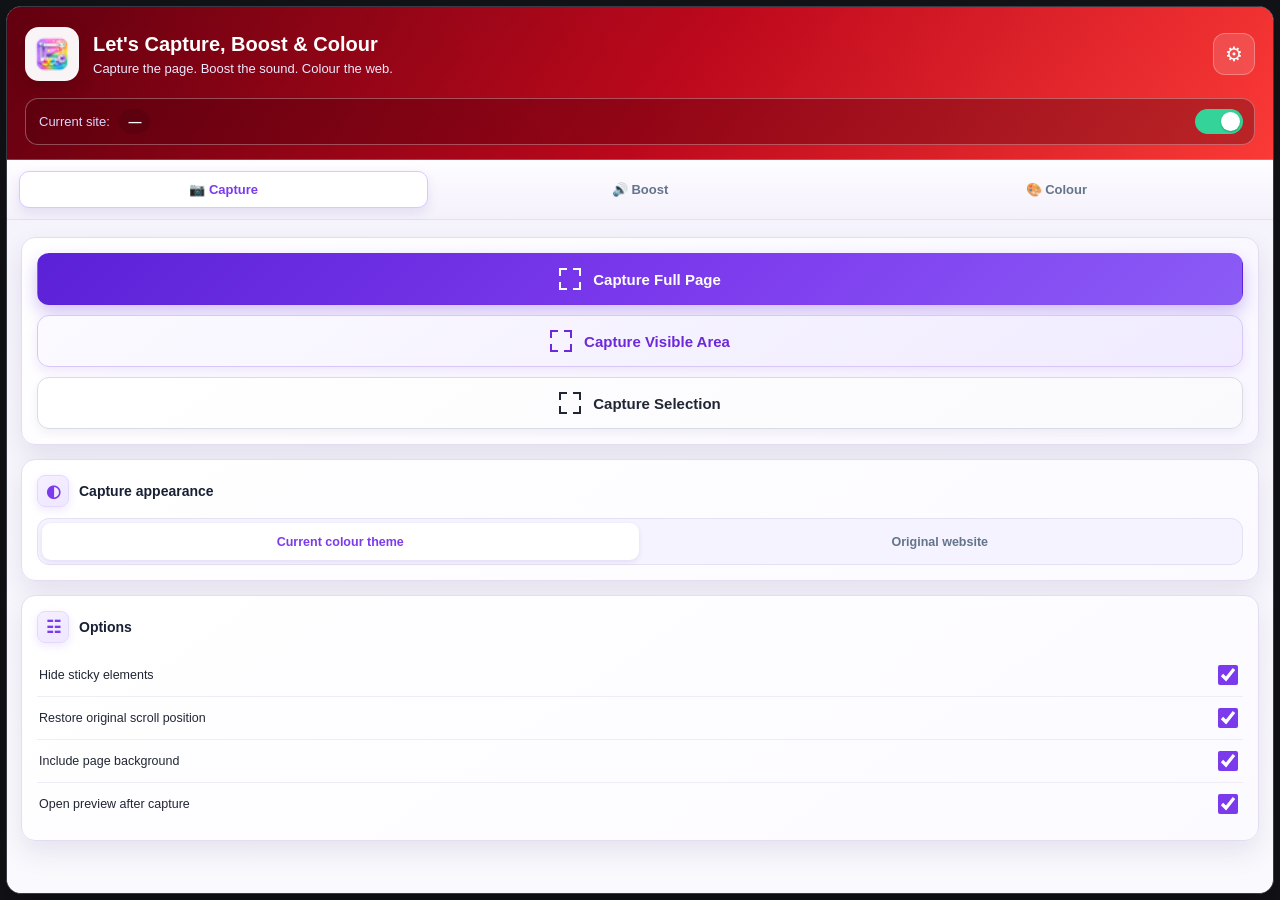
==== commit 364c48c9: "Polish capture boost and YouTube Music theme UI" ====
--- a/lets-capture-boost-colour/popup/popup.html
+++ b/lets-capture-boost-colour/popup/popup.html
@@ -45,22 +45,28 @@
     <!-- ================= CAPTURE ================= -->
     <section class="panel" id="panel-capture" role="tabpanel" aria-labelledby="tab-capture">
 
-      <div class="card">
-        <button id="captureFullPageBtn" class="btn btn-primary btn-block">Capture Full Page</button>
-        <button id="captureVisibleBtn" class="btn btn-secondary btn-block">Capture Visible Area</button>
-        <button id="captureSelectionBtn" class="btn btn-ghost btn-block">Capture Selection</button>
-      </div>
-
-      <div class="card">
-        <h2 class="card-title">Capture appearance</h2>
+      <div class="card capture-actions-card">
+        <button id="captureFullPageBtn" class="btn btn-primary btn-block capture-command-btn"><span class="capture-command-icon" aria-hidden="true"></span><span>Capture Full Page</span></button>
+        <button id="captureVisibleBtn" class="btn btn-secondary btn-block capture-command-btn"><span class="capture-command-icon" aria-hidden="true"></span><span>Capture Visible Area</span></button>
+        <button id="captureSelectionBtn" class="btn btn-ghost btn-block capture-command-btn"><span class="capture-command-icon" aria-hidden="true"></span><span>Capture Selection</span></button>
+      </div>
+
+      <div class="card capture-appearance-card">
+        <div class="capture-card-heading">
+          <span class="setting-icon" aria-hidden="true">◐</span>
+          <h2 class="card-title">Capture appearance</h2>
+        </div>
         <div class="segmented" id="appearanceSegment">
           <button class="segment-btn active" data-value="current-theme">Current colour theme</button>
           <button class="segment-btn" data-value="original">Original website</button>
         </div>
       </div>
 
-      <div class="card">
-        <h2 class="card-title">Options</h2>
+      <div class="card capture-options-card">
+        <div class="capture-card-heading">
+          <span class="setting-icon" aria-hidden="true">☷</span>
+          <h2 class="card-title">Options</h2>
+        </div>
         <label class="option-row">
           <span>Hide sticky elements</span>
           <input type="checkbox" id="optHideSticky" checked>
@@ -88,43 +94,58 @@
         <p class="status-text" id="captureStatusText" role="status" aria-live="polite"></p>
       </div>
 
-      <div class="card" id="recentCaptureCard" hidden>
-        <h2 class="card-title">Recent capture</h2>
+      <div class="card recent-capture-card" id="recentCaptureCard" hidden>
+        <div class="capture-card-heading">
+          <span class="setting-icon" aria-hidden="true">▧</span>
+          <h2 class="card-title">Recent capture</h2>
+        </div>
         <p class="muted-text" id="recentCaptureInfo"></p>
-        <button class="btn btn-ghost btn-block" id="openRecentCaptureBtn">Open in preview</button>
+        <button class="btn btn-ghost btn-block open-preview-btn" id="openRecentCaptureBtn"><span aria-hidden="true">◉</span><span>Open in preview</span></button>
       </div>
     </section>
 
     <!-- ================= BOOST ================= -->
     <section class="panel hidden" id="panel-boost" role="tabpanel" aria-labelledby="tab-boost">
 
-      <div class="card">
-        <h2 class="card-title">Current tab volume</h2>
+      <div class="card boost-volume-card">
+        <div class="boost-card-heading">
+          <span class="setting-icon" aria-hidden="true">♫</span>
+          <h2 class="card-title">Current tab volume</h2>
+          <span class="boost-sparkle" aria-hidden="true">✦</span>
+        </div>
         <div class="volume-display" id="volumeDisplay">100%</div>
         <input type="range" id="volumeSlider" min="0" max="300" value="100"
                aria-label="Tab volume percentage" aria-valuemin="0" aria-valuemax="300" aria-valuenow="100">
         <p class="warning-text" id="volumeWarning" hidden>Volume above 200% may distort audio or feel uncomfortable.</p>
       </div>
 
-      <div class="card">
-        <h2 class="card-title">Presets</h2>
+      <div class="card boost-presets-card">
+        <div class="boost-card-heading">
+          <span class="setting-icon" aria-hidden="true">☆</span>
+          <h2 class="card-title">Presets</h2>
+        </div>
         <div class="preset-grid">
-          <button class="btn btn-preset" data-volume="100">100%</button>
-          <button class="btn btn-preset" data-volume="125">125%</button>
-          <button class="btn btn-preset" data-volume="175">175%</button>
-          <button class="btn btn-preset" data-volume="200">200%</button>
-          <button class="btn btn-preset" data-volume="300">300%</button>
-        </div>
-      </div>
-
-      <div class="card two-col">
-        <button class="btn btn-secondary" id="muteBtn">Mute Tab</button>
-        <button class="btn btn-ghost" id="resetVolumeBtn">Reset</button>
-      </div>
-
-      <div class="card status-card">
-        <p class="status-text" id="audioStatusText">Scanning for audio…</p>
-        <label class="option-row">
+          <button class="btn btn-preset" data-volume="100" aria-pressed="false">100%</button>
+          <button class="btn btn-preset" data-volume="125" aria-pressed="false">125%</button>
+          <button class="btn btn-preset" data-volume="175" aria-pressed="false">175%</button>
+          <button class="btn btn-preset" data-volume="200" aria-pressed="false">200%</button>
+          <button class="btn btn-preset" data-volume="300" aria-pressed="false">300%</button>
+        </div>
+      </div>
+
+      <div class="card two-col boost-actions-card">
+        <button class="btn btn-secondary boost-action-btn" id="muteBtn"><span aria-hidden="true">⊘</span><span id="muteBtnLabel">Mute Tab</span></button>
+        <button class="btn btn-ghost boost-action-btn" id="resetVolumeBtn"><span aria-hidden="true">↻</span><span>Reset</span></button>
+      </div>
+
+      <div class="card status-card boost-status-card">
+        <div class="boost-status-row">
+          <span class="setting-icon setting-icon-solid" aria-hidden="true">i</span>
+          <p class="status-text" id="audioStatusText">Scanning for audio…</p>
+          <span class="boost-status-check" aria-hidden="true">✓</span>
+        </div>
+        <label class="option-row boost-remember-row">
+          <span class="setting-icon" aria-hidden="true">▣</span>
           <span>Remember for <span id="rememberSiteHost">this site</span></span>
           <input type="checkbox" id="optRememberVolume">
         </label>
--- a/lets-capture-boost-colour/popup/popup.css
+++ b/lets-capture-boost-colour/popup/popup.css
@@ -259,6 +259,122 @@
 .btn-block { width: 100%; display: block; margin-bottom: 8px; }
 .btn-block:last-child { margin-bottom: 0; }
 
+.capture-actions-card {
+  display: grid;
+  gap: 10px;
+  padding: 15px;
+  background: linear-gradient(145deg, #FFFFFF, #F9F7FF);
+}
+
+.capture-command-btn {
+  display: inline-flex;
+  align-items: center;
+  justify-content: center;
+  gap: 12px;
+  min-height: 52px;
+  margin: 0;
+  font-size: 15px;
+  font-weight: 750;
+}
+
+.capture-command-icon {
+  width: 22px;
+  height: 22px;
+  flex: 0 0 22px;
+  background:
+    linear-gradient(currentColor, currentColor) left top / 8px 2px no-repeat,
+    linear-gradient(currentColor, currentColor) left top / 2px 8px no-repeat,
+    linear-gradient(currentColor, currentColor) right top / 8px 2px no-repeat,
+    linear-gradient(currentColor, currentColor) right top / 2px 8px no-repeat,
+    linear-gradient(currentColor, currentColor) left bottom / 8px 2px no-repeat,
+    linear-gradient(currentColor, currentColor) left bottom / 2px 8px no-repeat,
+    linear-gradient(currentColor, currentColor) right bottom / 8px 2px no-repeat,
+    linear-gradient(currentColor, currentColor) right bottom / 2px 8px no-repeat;
+}
+
+#captureFullPageBtn {
+  background: linear-gradient(135deg, #5B21D6 0%, #7C3AED 54%, #8B5CF6 100%);
+  box-shadow: 0 8px 17px rgba(91, 33, 214, 0.27);
+}
+
+#captureVisibleBtn {
+  background: linear-gradient(145deg, #FBFAFF, #F0EBFF);
+  border-color: #D7C8F7;
+  color: #6D28D9;
+  box-shadow: 0 5px 12px rgba(109, 40, 217, 0.1);
+}
+
+#captureSelectionBtn {
+  background: linear-gradient(145deg, #FFFFFF, #FAFAFD);
+  border-color: #D8DCE7;
+  color: #202633;
+  box-shadow: 0 4px 10px rgba(31, 41, 55, 0.06);
+}
+
+.capture-card-heading {
+  display: flex;
+  align-items: center;
+  gap: 10px;
+  margin-bottom: 11px;
+}
+
+.capture-card-heading .card-title {
+  margin: 0;
+  font-size: 14px;
+}
+
+.capture-appearance-card,
+.capture-options-card,
+.recent-capture-card {
+  padding: 15px;
+}
+
+.capture-appearance-card .segmented {
+  min-height: 47px;
+  padding: 4px;
+}
+
+.capture-appearance-card .segment-btn {
+  font-size: 12.5px;
+}
+
+.capture-options-card .option-row {
+  min-height: 39px;
+  padding: 8px 2px;
+  color: #202633;
+  font-size: 12.5px;
+}
+
+.capture-options-card .option-row + .option-row {
+  border-top: 1px solid #F0ECF7;
+}
+
+.capture-options-card .option-row input[type="checkbox"] {
+  width: 20px;
+  height: 20px;
+}
+
+.recent-capture-card .muted-text {
+  margin: 2px 0 12px 42px;
+  line-height: 1.4;
+}
+
+.open-preview-btn {
+  display: inline-flex;
+  align-items: center;
+  justify-content: center;
+  gap: 9px;
+  min-height: 44px;
+  border-color: #D9CCF6;
+  color: #6D28D9;
+  font-weight: 700;
+}
+
+.open-preview-btn > span:first-child {
+  font-size: 20px;
+  line-height: 1;
+}
+
 .btn-primary {
   background: linear-gradient(135deg, #6D28D9, #8B5CF6);
   color: #fff;
@@ -304,21 +420,48 @@
 }
 
 .btn-preset {
-  background: var(--surface);
-  border: 1px solid var(--border);
-  color: var(--text);
-}
-.btn-preset:hover { border-color: var(--primary); color: var(--primary); }
+  position: relative;
+  min-height: 44px;
+  background: linear-gradient(145deg, #FFFFFF, #FAF8FF);
+  border: 1px solid #DED5F1;
+  color: #31256B;
+  font-size: 15px;
+  font-weight: 750;
+  box-shadow: 0 4px 10px rgba(62, 44, 115, 0.07);
+}
+.btn-preset:hover {
+  border-color: #B99AF8;
+  color: var(--primary);
+  box-shadow: 0 5px 13px rgba(109, 40, 217, 0.13);
+}
 .btn-preset.active {
-  background: var(--primary);
+  padding-right: 42px;
+  background: linear-gradient(135deg, #6D28D9 0%, #9333EA 58%, #7C3AED 100%);
   color: #fff;
-  border-color: var(--primary);
+  border-color: #6D28D9;
+  box-shadow: 0 7px 16px rgba(109, 40, 217, 0.28), inset 0 0 0 1px rgba(255, 255, 255, 0.28);
+}
+.btn-preset.active::after {
+  content: "✓";
+  position: absolute;
+  right: 12px;
+  top: 50%;
+  display: grid;
+  place-items: center;
+  width: 23px;
+  height: 23px;
+  border-radius: 50%;
+  background: #FFFFFF;
+  color: var(--primary);
+  font-size: 14px;
+  font-weight: 900;
+  transform: translateY(-50%);
 }
 
 .preset-grid {
   display: grid;
   grid-template-columns: repeat(3, 1fr);
-  gap: 6px;
+  gap: 10px;
 }
 .preset-grid .btn:nth-child(4), .preset-grid .btn:nth-child(5) {
   grid-column: span 1;
@@ -404,16 +547,145 @@
 }
 
 /* ---------- Volume ---------- */
+.boost-card-heading {
+  display: flex;
+  align-items: center;
+  gap: 10px;
+  margin-bottom: 10px;
+}
+
+.boost-card-heading .card-title {
+  margin: 0;
+  font-size: 15px;
+}
+
+.boost-sparkle {
+  margin-left: auto;
+  color: #B455F5;
+  font-size: 22px;
+  line-height: 1;
+}
+
+.boost-volume-card {
+  padding: 18px 16px 20px;
+  background: linear-gradient(145deg, #FFFFFF 0%, #FBF9FF 62%, #F4EEFF 100%);
+}
+
 .volume-display {
-  font-size: 26px;
-  font-weight: 700;
+  font-size: 48px;
+  font-weight: 800;
   color: var(--primary);
   text-align: center;
-  margin-bottom: 8px;
+  margin: 14px 0 16px;
+  line-height: 1;
+  letter-spacing: 0;
+  text-shadow: 0 5px 13px rgba(124, 58, 237, 0.16);
 }
 input[type="range"] {
   width: 100%;
   accent-color: var(--primary);
+}
+
+#volumeSlider {
+  --volume-progress: 33.333%;
+  height: 8px;
+  margin: 0;
+  appearance: none;
+  border: 1px solid #D8CFED;
+  border-radius: 999px;
+  outline: none;
+  background: linear-gradient(90deg, #7C3AED 0%, #9333EA var(--volume-progress), #EEEAF6 var(--volume-progress), #EEEAF6 100%);
+}
+
+#volumeSlider::-webkit-slider-thumb {
+  width: 24px;
+  height: 24px;
+  appearance: none;
+  border: 4px solid #FFFFFF;
+  border-radius: 50%;
+  background: #7C3AED;
+  box-shadow: 0 3px 9px rgba(109, 40, 217, 0.35), 0 0 0 1px #D8C9FA;
+}
+
+#volumeSlider::-moz-range-thumb {
+  width: 17px;
+  height: 17px;
+  border: 4px solid #FFFFFF;
+  border-radius: 50%;
+  background: #7C3AED;
+  box-shadow: 0 3px 9px rgba(109, 40, 217, 0.35), 0 0 0 1px #D8C9FA;
+}
+
+.boost-presets-card { padding: 16px; }
+
+.boost-actions-card {
+  padding: 12px;
+  gap: 10px;
+}
+
+.boost-action-btn {
+  display: inline-flex;
+  align-items: center;
+  justify-content: center;
+  gap: 9px;
+  min-height: 46px;
+  color: #4C318F;
+  font-size: 14px;
+}
+
+.boost-action-btn > span:first-child {
+  color: var(--primary);
+  font-size: 21px;
+  font-weight: 800;
+}
+
+.boost-action-btn.active {
+  border-color: #BDA3F5;
+  background: #EEE7FF;
+  color: var(--primary);
+}
+
+.boost-status-card { padding: 13px 15px; }
+
+.boost-status-row {
+  display: grid;
+  grid-template-columns: 32px minmax(0, 1fr) 28px;
+  align-items: center;
+  gap: 10px;
+  padding-bottom: 11px;
+  border-bottom: 1px dashed #DDD2F4;
+}
+
+.boost-status-row .status-text {
+  min-width: 0;
+  font-size: 12.5px;
+  line-height: 1.4;
+}
+
+.boost-status-check {
+  display: grid;
+  place-items: center;
+  width: 27px;
+  height: 27px;
+  border-radius: 8px;
+  background: linear-gradient(145deg, #8B5CF6, #6D28D9);
+  color: #FFFFFF;
+  font-size: 15px;
+  font-weight: 900;
+  box-shadow: 0 4px 10px rgba(109, 40, 217, 0.22);
+}
+
+.boost-remember-row {
+  display: grid;
+  grid-template-columns: 32px minmax(0, 1fr) auto;
+  gap: 10px;
+  min-height: 49px;
+  padding: 10px 0 0;
+}
+
+.boost-remember-row > span:not(.setting-icon) {
+  min-width: 0;
+  line-height: 1.35;
 }
 
 /* ---------- Colour tab ---------- */
@@ -748,6 +1020,12 @@
 
 .hidden { display: none !important; }
 
+@media (max-width: 380px) {
+  .preset-grid { grid-template-columns: repeat(2, minmax(0, 1fr)); }
+  .btn-preset.active { padding-right: 38px; }
+  .btn-preset.active::after { right: 8px; width: 21px; height: 21px; }
+}
+
 @media (prefers-reduced-motion: reduce) {
   * { transition: none !important; }
 }
